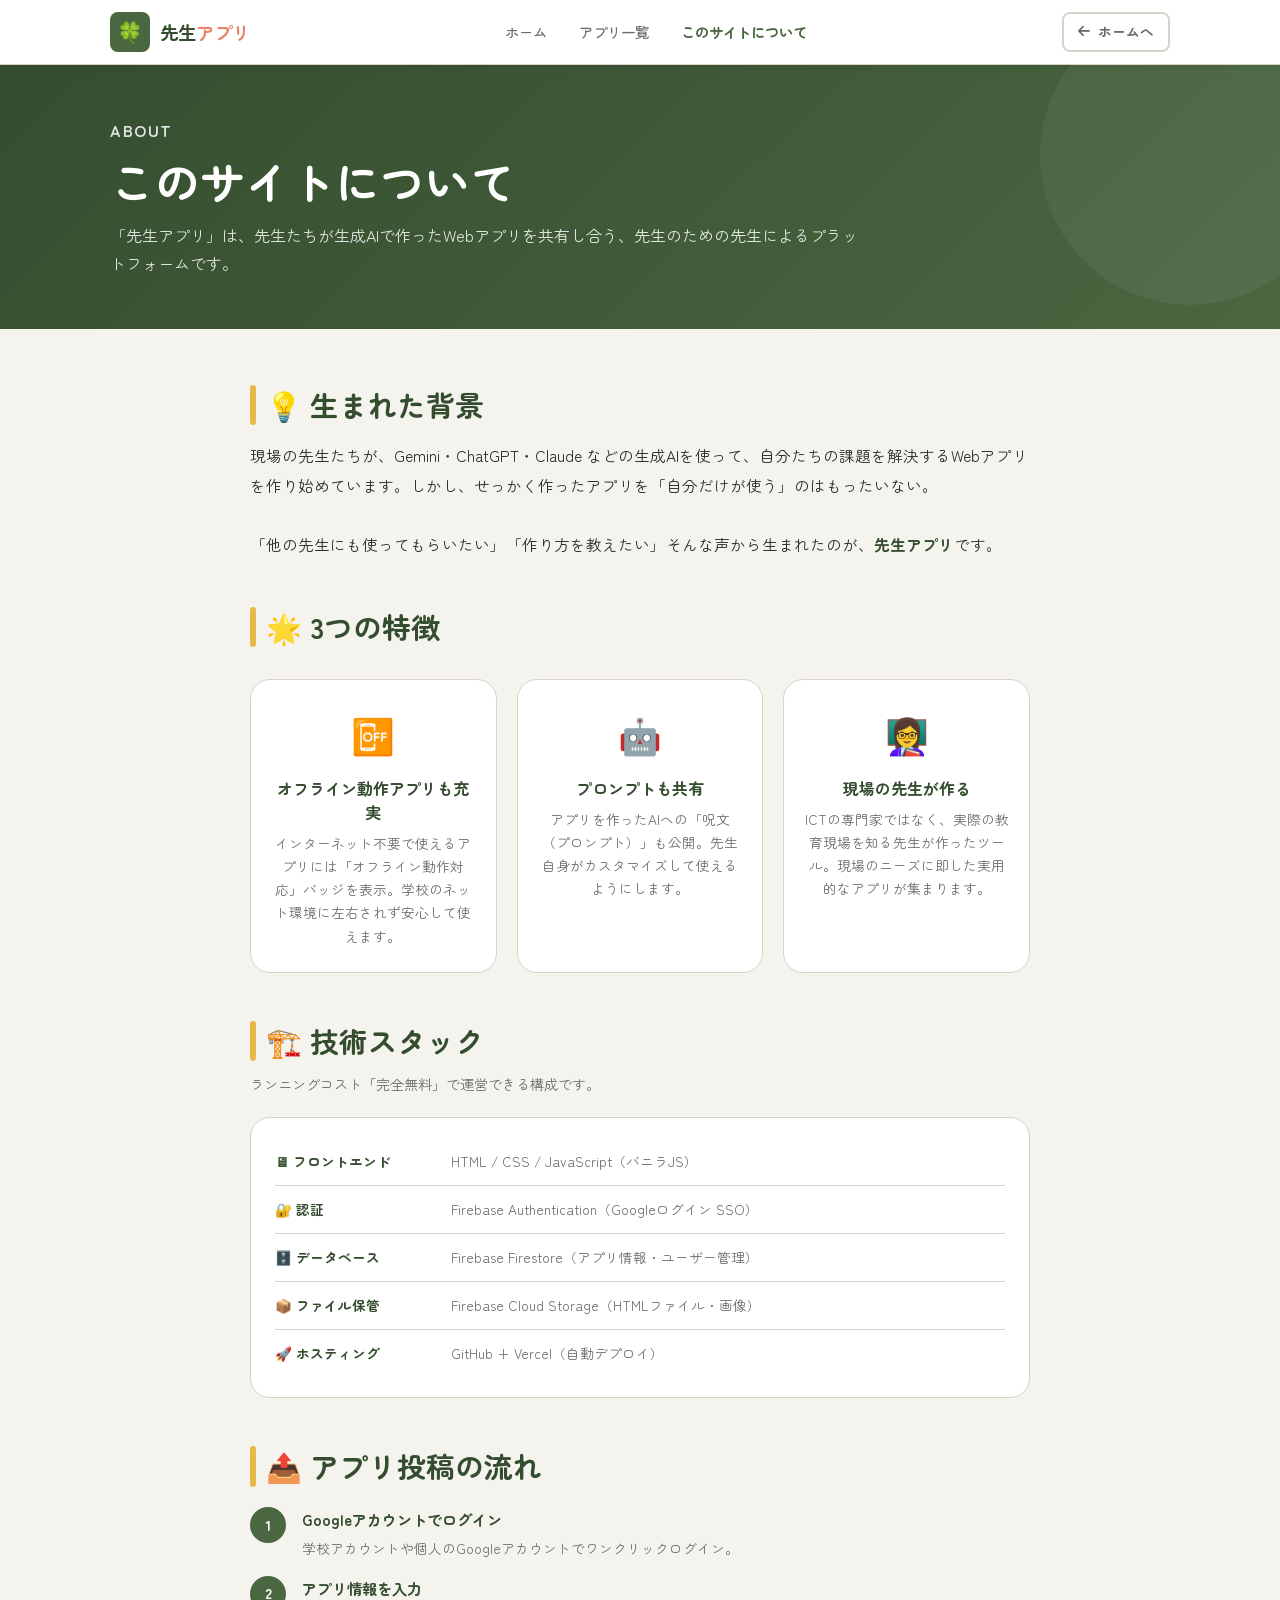
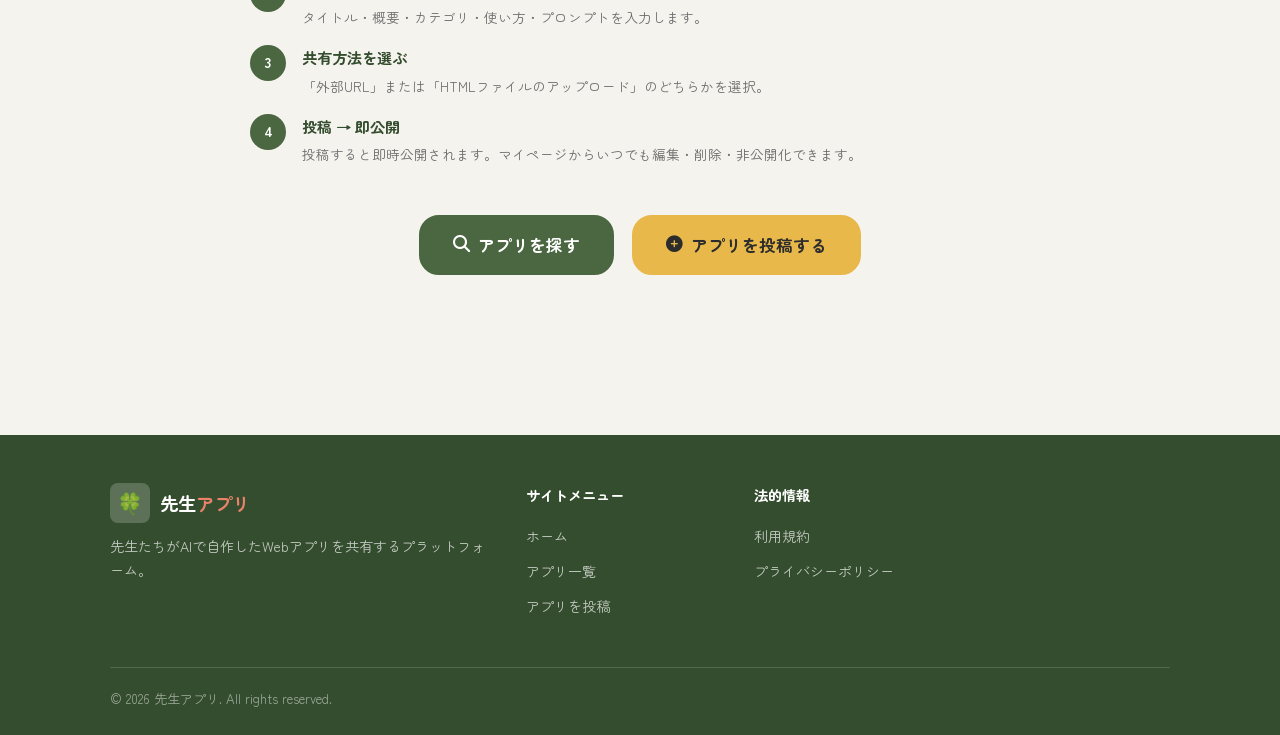
==== about.html @ 4b96d11d "Add files via upload" ====
<!DOCTYPE html>
<html lang="ja">
<head>
  <meta charset="UTF-8">
  <meta name="viewport" content="width=device-width, initial-scale=1.0">
  <title>このサイトについて - 先生アプリ</title>
  <link rel="preconnect" href="https://fonts.googleapis.com">
  <link href="https://fonts.googleapis.com/css2?family=Zen+Maru+Gothic:wght@400;500;700&family=Noto+Sans+JP:wght@400;500;700&display=swap" rel="stylesheet">
  <link rel="stylesheet" href="https://cdn.jsdelivr.net/npm/@fortawesome/fontawesome-free@6.5.0/css/all.min.css">
  <link rel="stylesheet" href="css/style.css">
  <style>
    .about-hero-inner { max-width: 760px; }
    .about-content { max-width: 820px; margin: 0 auto; padding: 56px 20px 80px; }
    .feature-grid { display: grid; grid-template-columns: repeat(auto-fill, minmax(240px, 1fr)); gap: 20px; margin: 32px 0; }
    .feature-card { background: var(--surface); border: 1.5px solid var(--border); border-radius: var(--radius-lg); padding: 24px 20px; text-align: center; }
    .feature-card__icon { font-size: 2.2rem; display: block; margin-bottom: 12px; }
    .feature-card h3 { font-size: 1rem; color: var(--moss-dark); margin-bottom: 8px; }
    .feature-card p { font-size: 0.85rem; color: var(--text-sub); line-height: 1.7; }
    .stack-row { display: flex; align-items: center; gap: 16px; padding: 12px 0; border-bottom: 1px solid var(--border); }
    .stack-row:last-child { border-bottom: none; }
    .stack-label { font-size: 0.85rem; font-weight: 700; color: var(--moss-dark); min-width: 160px; }
    .stack-desc { font-size: 0.85rem; color: var(--text-sub); }
    .flow-steps { display: flex; flex-direction: column; gap: 16px; margin: 20px 0; }
    .flow-step { display: flex; gap: 16px; align-items: flex-start; }
    .flow-step__num {
      width: 36px; height: 36px; border-radius: 50%; background: var(--moss); color: #fff;
      display: flex; align-items: center; justify-content: center;
      font-weight: 700; font-size: 0.9rem; flex-shrink: 0;
    }
    .flow-step__body h4 { font-size: 0.95rem; color: var(--moss-dark); margin-bottom: 4px; }
    .flow-step__body p  { font-size: 0.85rem; color: var(--text-sub); line-height: 1.7; }
  </style>
</head>
<body>

<a href="#main-content" class="skip-link">メインコンテンツへスキップ</a>

<header class="site-header">
  <div class="container">
    <a href="/" class="site-logo">
      <div class="site-logo__icon">🍀</div>
      <div class="site-logo__text">先生<span>アプリ</span></div>
    </a>
    <nav class="site-nav">
      <a href="/">ホーム</a>
      <a href="apps.html">アプリ一覧</a>
      <a href="about.html" style="color:var(--moss);font-weight:700;">このサイトについて</a>
    </nav>
    <div class="header-actions">
      <a href="/" class="btn btn--ghost btn--sm"><i class="fa fa-arrow-left"></i> ホームへ</a>
    </div>
  </div>
</header>

<div class="page-hero">
  <div class="container">
    <div class="about-hero-inner">
      <p class="page-hero__label">ABOUT</p>
      <h1>このサイトについて</h1>
      <p>「先生アプリ」は、先生たちが生成AIで作ったWebアプリを共有し合う、先生のための先生によるプラットフォームです。</p>
    </div>
  </div>
</div>

<main id="main-content">
  <div class="about-content">

    <section style="margin-bottom:48px;">
      <h2 class="section-title">💡 生まれた背景</h2>
      <p style="font-size:0.97rem;line-height:1.9;margin-top:16px;color:var(--text-main);">
        現場の先生たちが、Gemini・ChatGPT・Claude などの生成AIを使って、自分たちの課題を解決するWebアプリを作り始めています。しかし、せっかく作ったアプリを「自分だけが使う」のはもったいない。<br><br>
        「他の先生にも使ってもらいたい」「作り方を教えたい」そんな声から生まれたのが、<strong style="color:var(--moss-dark);">先生アプリ</strong>です。
      </p>
    </section>

    <section style="margin-bottom:48px;">
      <h2 class="section-title">🌟 3つの特徴</h2>
      <div class="feature-grid">
        <div class="feature-card">
          <span class="feature-card__icon">📴</span>
          <h3>オフライン動作アプリも充実</h3>
          <p>インターネット不要で使えるアプリには「オフライン動作対応」バッジを表示。学校のネット環境に左右されず安心して使えます。</p>
        </div>
        <div class="feature-card">
          <span class="feature-card__icon">🤖</span>
          <h3>プロンプトも共有</h3>
          <p>アプリを作ったAIへの「呪文（プロンプト）」も公開。先生自身がカスタマイズして使えるようにします。</p>
        </div>
        <div class="feature-card">
          <span class="feature-card__icon">👩‍🏫</span>
          <h3>現場の先生が作る</h3>
          <p>ICTの専門家ではなく、実際の教育現場を知る先生が作ったツール。現場のニーズに即した実用的なアプリが集まります。</p>
        </div>
      </div>
    </section>

    <section style="margin-bottom:48px;">
      <h2 class="section-title">🏗️ 技術スタック</h2>
      <p style="font-size:0.88rem;color:var(--text-sub);margin:12px 0 20px;">ランニングコスト「完全無料」で運営できる構成です。</p>
      <div style="background:var(--surface);border:1.5px solid var(--border);border-radius:var(--radius-lg);padding:20px 24px;">
        <div class="stack-row">
          <span class="stack-label">🖥 フロントエンド</span>
          <span class="stack-desc">HTML / CSS / JavaScript（バニラJS）</span>
        </div>
        <div class="stack-row">
          <span class="stack-label">🔐 認証</span>
          <span class="stack-desc">Firebase Authentication（Googleログイン SSO）</span>
        </div>
        <div class="stack-row">
          <span class="stack-label">🗄️ データベース</span>
          <span class="stack-desc">Firebase Firestore（アプリ情報・ユーザー管理）</span>
        </div>
        <div class="stack-row">
          <span class="stack-label">📦 ファイル保管</span>
          <span class="stack-desc">Firebase Cloud Storage（HTMLファイル・画像）</span>
        </div>
        <div class="stack-row">
          <span class="stack-label">🚀 ホスティング</span>
          <span class="stack-desc">GitHub + Vercel（自動デプロイ）</span>
        </div>
      </div>
    </section>

    <section style="margin-bottom:48px;">
      <h2 class="section-title">📤 アプリ投稿の流れ</h2>
      <div class="flow-steps">
        <div class="flow-step">
          <div class="flow-step__num">1</div>
          <div class="flow-step__body">
            <h4>Googleアカウントでログイン</h4>
            <p>学校アカウントや個人のGoogleアカウントでワンクリックログイン。</p>
          </div>
        </div>
        <div class="flow-step">
          <div class="flow-step__num">2</div>
          <div class="flow-step__body">
            <h4>アプリ情報を入力</h4>
            <p>タイトル・概要・カテゴリ・使い方・プロンプトを入力します。</p>
          </div>
        </div>
        <div class="flow-step">
          <div class="flow-step__num">3</div>
          <div class="flow-step__body">
            <h4>共有方法を選ぶ</h4>
            <p>「外部URL」または「HTMLファイルのアップロード」のどちらかを選択。</p>
          </div>
        </div>
        <div class="flow-step">
          <div class="flow-step__num">4</div>
          <div class="flow-step__body">
            <h4>投稿 → 即公開</h4>
            <p>投稿すると即時公開されます。マイページからいつでも編集・削除・非公開化できます。</p>
          </div>
        </div>
      </div>
    </section>

    <div style="text-align:center;">
      <a href="apps.html" class="btn btn--primary btn--lg"><i class="fa fa-magnifying-glass"></i> アプリを探す</a>
      <a href="submit.html" class="btn btn--mustard btn--lg" style="margin-left:14px;"><i class="fa fa-plus-circle"></i> アプリを投稿する</a>
    </div>
  </div>
</main>

<footer class="site-footer">
  <div class="container">
    <div class="footer-grid">
      <div class="footer-brand">
        <a href="/" class="site-logo">
          <div class="site-logo__icon" style="background:rgba(255,255,255,0.2);">🍀</div>
          <div class="site-logo__text">先生<span style="color:var(--salmon);">アプリ</span></div>
        </a>
        <p>先生たちがAIで自作したWebアプリを共有するプラットフォーム。</p>
      </div>
      <div class="footer-col">
        <h4>サイトメニュー</h4>
        <ul>
          <li><a href="/">ホーム</a></li>
          <li><a href="apps.html">アプリ一覧</a></li>
          <li><a href="submit.html">アプリを投稿</a></li>
        </ul>
      </div>
      <div class="footer-col">
        <h4>法的情報</h4>
        <ul>
          <li><a href="terms.html">利用規約</a></li>
          <li><a href="privacy.html">プライバシーポリシー</a></li>
        </ul>
      </div>
    </div>
    <div class="footer-bottom">
      <p>© 2026 先生アプリ. All rights reserved.</p>
    </div>
  </div>
</footer>
</body>
</html>
---- css/style.css ----
/* =============================================
   先生アプリ - グローバルスタイル
   カラーパレット：オフホワイト・モスグリーン・マスタードイエロー・サーモンピンク
   ============================================= */

/* --- CSS変数 --- */
:root {
  --bg:           #F5F3EE;   /* オフホワイト（紙色） */
  --surface:      #FFFFFF;
  --surface-2:    #EDEAE2;
  --moss:         #4A6741;   /* モスグリーン（黒板色） */
  --moss-light:   #6A8F60;
  --moss-dark:    #354D2F;
  --mustard:      #E8B84B;   /* マスタードイエロー */
  --mustard-light:#F5D27A;
  --salmon:       #E8836A;   /* サーモンピンク */
  --salmon-light: #F5A894;
  --text-main:    #2C2C2C;
  --text-sub:     #6B6B6B;
  --text-light:   #9A9A9A;
  --border:       #D8D3C8;
  --border-dark:  #B8B0A0;
  --shadow-sm:    0 2px 8px rgba(0,0,0,0.08);
  --shadow-md:    0 4px 20px rgba(0,0,0,0.12);
  --shadow-lg:    0 8px 40px rgba(0,0,0,0.16);
  --radius-sm:    8px;
  --radius-md:    14px;
  --radius-lg:    20px;
  --radius-xl:    28px;
  --font:         'Zen Maru Gothic', 'Noto Sans JP', 'M PLUS Rounded 1c', sans-serif;
  --transition:   0.2s ease;
}

/* --- スキップリンク（アクセシビリティ） --- */
.skip-link {
  position: absolute;
  top: -100px;
  left: 16px;
  z-index: 9999;
  background: var(--moss-dark);
  color: #fff;
  padding: 10px 20px;
  border-radius: 0 0 var(--radius-md) var(--radius-md);
  font-size: 0.9rem;
  font-weight: 700;
  text-decoration: none;
  transition: top 0.2s ease;
}
.skip-link:focus { top: 0; }

/* --- リセット & ベース --- */
*, *::before, *::after { box-sizing: border-box; margin: 0; padding: 0; }

html { scroll-behavior: smooth; font-size: 16px; }

body {
  font-family: var(--font);
  background-color: var(--bg);
  color: var(--text-main);
  line-height: 1.7;
  min-height: 100vh;
}

a { color: inherit; text-decoration: none; }
img { max-width: 100%; display: block; }
ul, ol { list-style: none; }
button { cursor: pointer; font-family: var(--font); }
input, textarea, select { font-family: var(--font); }

/* --- タイポグラフィ --- */
h1 { font-size: clamp(1.8rem, 4vw, 2.8rem); font-weight: 700; line-height: 1.3; }
h2 { font-size: clamp(1.3rem, 2.5vw, 1.9rem); font-weight: 700; line-height: 1.4; }
h3 { font-size: clamp(1.1rem, 2vw, 1.4rem); font-weight: 600; line-height: 1.5; }
h4 { font-size: 1.1rem; font-weight: 600; }
p  { font-size: 0.97rem; }

/* =============================================
   共通コンポーネント
   ============================================= */

/* --- コンテナ --- */
.container {
  max-width: 1100px;
  margin: 0 auto;
  padding: 0 20px;
}
.container--wide { max-width: 1300px; }
.container--narrow { max-width: 760px; }

/* --- セクション共通 --- */
.section { padding: 64px 0; }
.section-title {
  font-size: clamp(1.3rem, 2.5vw, 1.8rem);
  font-weight: 700;
  color: var(--moss-dark);
  margin-bottom: 8px;
  display: flex;
  align-items: center;
  gap: 10px;
}
.section-title::before {
  content: '';
  display: inline-block;
  width: 6px;
  height: 1.4em;
  background: var(--mustard);
  border-radius: 4px;
  flex-shrink: 0;
}
.section-subtitle {
  font-size: 0.9rem;
  color: var(--text-sub);
  margin-bottom: 32px;
}

/* --- ボタン --- */
.btn {
  display: inline-flex;
  align-items: center;
  justify-content: center;
  gap: 8px;
  padding: 10px 22px;
  border-radius: var(--radius-md);
  font-size: 0.95rem;
  font-weight: 600;
  border: 2px solid transparent;
  transition: all var(--transition);
  white-space: nowrap;
  text-decoration: none;
}
.btn--primary {
  background: var(--moss);
  color: #fff;
  border-color: var(--moss);
}
.btn--primary:hover {
  background: var(--moss-dark);
  border-color: var(--moss-dark);
  transform: translateY(-1px);
  box-shadow: var(--shadow-md);
}
.btn--secondary {
  background: transparent;
  color: var(--moss);
  border-color: var(--moss);
}
.btn--secondary:hover {
  background: var(--moss);
  color: #fff;
  transform: translateY(-1px);
}
.btn--mustard {
  background: var(--mustard);
  color: var(--text-main);
  border-color: var(--mustard);
}
.btn--mustard:hover {
  background: #d4a63a;
  border-color: #d4a63a;
  transform: translateY(-1px);
  box-shadow: var(--shadow-md);
}
.btn--salmon {
  background: var(--salmon);
  color: #fff;
  border-color: var(--salmon);
}
.btn--salmon:hover {
  background: #d4704f;
  border-color: #d4704f;
  transform: translateY(-1px);
}
.btn--ghost {
  background: transparent;
  color: var(--text-sub);
  border-color: var(--border);
}
.btn--ghost:hover {
  border-color: var(--moss);
  color: var(--moss);
}
.btn--sm { padding: 6px 14px; font-size: 0.85rem; border-radius: var(--radius-sm); }
.btn--lg { padding: 14px 32px; font-size: 1.05rem; border-radius: var(--radius-lg); }
.btn--full { width: 100%; }
.btn:disabled { opacity: 0.5; cursor: not-allowed; transform: none !important; }

/* --- バッジ --- */
.badge {
  display: inline-flex;
  align-items: center;
  gap: 4px;
  padding: 3px 10px;
  border-radius: 100px;
  font-size: 0.78rem;
  font-weight: 600;
  white-space: nowrap;
}
.badge--moss    { background: #DCE8D8; color: var(--moss-dark); }
.badge--mustard { background: #FBF0CE; color: #8A6E00; }
.badge--salmon  { background: #FDDDD6; color: #9D4030; }
.badge--gray    { background: var(--surface-2); color: var(--text-sub); }
.badge--green   { background: #DCFCE7; color: #166534; }
.badge--offline {
  background: #E8F0E4;
  color: var(--moss-dark);
  border: 1px solid var(--moss-light);
  font-weight: 700;
}

/* --- タグ --- */
.tag {
  display: inline-flex;
  align-items: center;
  padding: 4px 12px;
  border-radius: 100px;
  font-size: 0.82rem;
  font-weight: 500;
  background: var(--surface-2);
  color: var(--text-sub);
  border: 1.5px solid var(--border);
  transition: all var(--transition);
  cursor: pointer;
  white-space: nowrap;
}
.tag:hover, .tag.active {
  background: var(--moss);
  color: #fff;
  border-color: var(--moss);
}
/* オフラインフィルタータグ専用スタイル */
.tag--offline {
  background: #E8F0E4;
  border-color: var(--moss);
  color: var(--moss-dark);
  font-weight: 600;
}
.tag--offline:hover, .tag--offline.active {
  background: var(--moss);
  color: #fff;
  border-color: var(--moss-dark);
}

/* --- カード --- */
.card {
  background: var(--surface);
  border-radius: var(--radius-lg);
  border: 1.5px solid var(--border);
  overflow: hidden;
  transition: all var(--transition);
  box-shadow: var(--shadow-sm);
}
.card:hover {
  transform: translateY(-4px);
  box-shadow: var(--shadow-md);
  border-color: var(--border-dark);
}

/* --- フォーム共通 --- */
.form-group { margin-bottom: 20px; }
.form-label {
  display: block;
  font-size: 0.9rem;
  font-weight: 600;
  color: var(--text-main);
  margin-bottom: 6px;
}
.form-label .required {
  color: var(--salmon);
  margin-left: 4px;
  font-size: 0.8rem;
}
.form-input, .form-textarea, .form-select {
  width: 100%;
  padding: 11px 14px;
  border: 1.5px solid var(--border);
  border-radius: var(--radius-sm);
  font-size: 0.95rem;
  color: var(--text-main);
  background: var(--surface);
  transition: border-color var(--transition), box-shadow var(--transition);
  outline: none;
}
.form-input:focus, .form-textarea:focus, .form-select:focus {
  border-color: var(--moss);
  box-shadow: 0 0 0 3px rgba(74,103,65,0.15);
}
.form-textarea { resize: vertical; min-height: 100px; }
.form-hint {
  font-size: 0.8rem;
  color: var(--text-light);
  margin-top: 4px;
}
.form-error {
  font-size: 0.8rem;
  color: var(--salmon);
  margin-top: 4px;
}

/* --- アラート・通知 --- */
.alert {
  padding: 12px 16px;
  border-radius: var(--radius-sm);
  font-size: 0.9rem;
  display: flex;
  align-items: flex-start;
  gap: 10px;
  margin-bottom: 16px;
}
.alert--info    { background: #E8F0FE; color: #1A56DB; border-left: 4px solid #1A56DB; }
.alert--success { background: #DCFCE7; color: #166534; border-left: 4px solid #16A34A; }
.alert--warning { background: #FEF9C3; color: #854D0E; border-left: 4px solid #CA8A04; }
.alert--danger  { background: #FEE2E2; color: #991B1B; border-left: 4px solid #DC2626; }

/* --- ナビゲーション --- */
.site-header {
  background: var(--surface);
  border-bottom: 1.5px solid var(--border);
  position: sticky;
  top: 0;
  z-index: 100;
  box-shadow: var(--shadow-sm);
}
.site-header .container {
  display: flex;
  align-items: center;
  justify-content: space-between;
  height: 64px;
  gap: 16px;
}
.site-logo {
  display: flex;
  align-items: center;
  gap: 10px;
  text-decoration: none;
  flex-shrink: 0;
}
.site-logo__icon {
  width: 40px;
  height: 40px;
  background: var(--moss);
  border-radius: var(--radius-sm);
  display: flex;
  align-items: center;
  justify-content: center;
  font-size: 1.3rem;
}
.site-logo__text {
  font-size: 1.15rem;
  font-weight: 700;
  color: var(--moss-dark);
  line-height: 1.2;
}
.site-logo__text span { color: var(--salmon); }

.site-nav {
  display: flex;
  align-items: center;
  gap: 4px;
}
.site-nav a {
  padding: 6px 14px;
  border-radius: var(--radius-sm);
  font-size: 0.9rem;
  font-weight: 500;
  color: var(--text-sub);
  transition: all var(--transition);
}
.site-nav a:hover {
  background: var(--surface-2);
  color: var(--moss);
}

.header-actions {
  display: flex;
  align-items: center;
  gap: 10px;
  flex-shrink: 0;
}

/* ユーザーアバター */
.user-avatar {
  width: 38px;
  height: 38px;
  border-radius: 50%;
  background: var(--moss);
  color: #fff;
  display: flex;
  align-items: center;
  justify-content: center;
  font-size: 0.9rem;
  font-weight: 700;
  overflow: hidden;
  cursor: pointer;
  border: 2px solid var(--border);
  transition: border-color var(--transition);
}
.user-avatar:hover { border-color: var(--moss); }
.user-avatar img { width: 100%; height: 100%; object-fit: cover; }

/* ドロップダウン */
.dropdown { position: relative; }
.dropdown-menu {
  position: absolute;
  right: 0;
  top: calc(100% + 8px);
  background: var(--surface);
  border: 1.5px solid var(--border);
  border-radius: var(--radius-md);
  box-shadow: var(--shadow-md);
  min-width: 200px;
  z-index: 200;
  overflow: hidden;
  display: none;
}
.dropdown-menu.open { display: block; }
.dropdown-menu a, .dropdown-menu button {
  display: flex;
  align-items: center;
  gap: 10px;
  padding: 10px 16px;
  font-size: 0.9rem;
  color: var(--text-main);
  background: none;
  border: none;
  width: 100%;
  text-align: left;
  transition: background var(--transition);
}
.dropdown-menu a:hover, .dropdown-menu button:hover {
  background: var(--surface-2);
  color: var(--moss);
}
.dropdown-menu hr {
  border: none;
  border-top: 1px solid var(--border);
  margin: 4px 0;
}

/* ハンバーガー */
.hamburger {
  display: none;
  flex-direction: column;
  gap: 5px;
  background: none;
  border: none;
  padding: 4px;
  cursor: pointer;
}
.hamburger span {
  display: block;
  width: 24px;
  height: 2.5px;
  background: var(--text-main);
  border-radius: 2px;
  transition: all var(--transition);
}

/* モバイルメニュー */
.mobile-menu {
  display: none;
  background: var(--surface);
  border-top: 1px solid var(--border);
  padding: 16px 20px;
}
.mobile-menu.open { display: block; }
.mobile-menu a {
  display: flex;
  align-items: center;
  gap: 10px;
  padding: 10px 0;
  font-size: 0.95rem;
  color: var(--text-main);
  border-bottom: 1px solid var(--border);
}
.mobile-menu a:last-child { border-bottom: none; }

/* --- フッター --- */
.site-footer {
  background: var(--moss-dark);
  color: rgba(255,255,255,0.8);
  padding: 48px 0 24px;
  margin-top: 80px;
}
.footer-grid {
  display: grid;
  grid-template-columns: 2fr 1fr 1fr 1fr;
  gap: 40px;
  margin-bottom: 40px;
}
.footer-brand .site-logo__text { color: #fff; }
.footer-brand p {
  font-size: 0.88rem;
  margin-top: 12px;
  line-height: 1.7;
  color: rgba(255,255,255,0.7);
}
.footer-col h4 {
  font-size: 0.9rem;
  font-weight: 700;
  color: #fff;
  margin-bottom: 14px;
}
.footer-col ul li { margin-bottom: 8px; }
.footer-col ul li a {
  font-size: 0.88rem;
  color: rgba(255,255,255,0.7);
  transition: color var(--transition);
}
.footer-col ul li a:hover { color: var(--mustard); }
.footer-bottom {
  border-top: 1px solid rgba(255,255,255,0.15);
  padding-top: 20px;
  display: flex;
  align-items: center;
  justify-content: space-between;
  flex-wrap: wrap;
  gap: 12px;
}
.footer-bottom p { font-size: 0.82rem; color: rgba(255,255,255,0.5); }

/* --- ページヒーロー（共通） --- */
.page-hero {
  background: linear-gradient(135deg, var(--moss-dark) 0%, var(--moss) 100%);
  color: #fff;
  padding: 52px 0;
  position: relative;
  overflow: hidden;
}
.page-hero::after {
  content: '';
  position: absolute;
  right: -60px;
  top: -60px;
  width: 300px;
  height: 300px;
  background: rgba(255,255,255,0.05);
  border-radius: 50%;
}
.page-hero__label {
  font-size: 0.82rem;
  font-weight: 600;
  letter-spacing: 0.1em;
  text-transform: uppercase;
  color: var(--mustard);
  margin-bottom: 8px;
}
.page-hero h1 { color: #fff; margin-bottom: 12px; }
.page-hero p { color: rgba(255,255,255,0.85); font-size: 1rem; }

/* --- モーダル --- */
.modal-overlay {
  position: fixed;
  inset: 0;
  background: rgba(0,0,0,0.5);
  z-index: 300;
  display: flex;
  align-items: center;
  justify-content: center;
  padding: 20px;
  opacity: 0;
  pointer-events: none;
  transition: opacity var(--transition);
}
.modal-overlay.open {
  opacity: 1;
  pointer-events: all;
}
.modal {
  background: var(--surface);
  border-radius: var(--radius-xl);
  max-width: 480px;
  width: 100%;
  padding: 36px;
  transform: scale(0.95) translateY(10px);
  transition: transform var(--transition);
  position: relative;
}
.modal-overlay.open .modal {
  transform: scale(1) translateY(0);
}
.modal__close {
  position: absolute;
  top: 16px;
  right: 16px;
  background: var(--surface-2);
  border: none;
  border-radius: 50%;
  width: 32px;
  height: 32px;
  display: flex;
  align-items: center;
  justify-content: center;
  font-size: 1rem;
  color: var(--text-sub);
  transition: all var(--transition);
}
.modal__close:hover { background: var(--border); color: var(--text-main); }

/* --- ローディング --- */
.loading-spinner {
  display: inline-block;
  width: 24px;
  height: 24px;
  border: 3px solid var(--border);
  border-top-color: var(--moss);
  border-radius: 50%;
  animation: spin 0.7s linear infinite;
}
@keyframes spin { to { transform: rotate(360deg); } }

.skeleton {
  background: linear-gradient(90deg, var(--surface-2) 25%, var(--border) 50%, var(--surface-2) 75%);
  background-size: 200% 100%;
  animation: shimmer 1.4s infinite;
  border-radius: var(--radius-sm);
}
@keyframes shimmer { to { background-position: -200% 0; } }

/* --- ページネーション --- */
.pagination {
  display: flex;
  align-items: center;
  justify-content: center;
  gap: 6px;
  margin-top: 40px;
}
.pagination button {
  min-width: 38px;
  height: 38px;
  padding: 0 14px;
  border-radius: var(--radius-sm);
  border: 1.5px solid var(--border);
  background: var(--surface);
  color: var(--text-sub);
  font-size: 0.9rem;
  font-weight: 600;
  transition: all var(--transition);
  white-space: nowrap;
}
.pagination button:hover,
.pagination button.active {
  background: var(--moss);
  border-color: var(--moss);
  color: #fff;
}

/* --- トースト通知 --- */
#toast-container {
  position: fixed;
  bottom: 24px;
  right: 24px;
  z-index: 500;
  display: flex;
  flex-direction: column;
  gap: 10px;
}
.toast {
  background: var(--moss-dark);
  color: #fff;
  padding: 12px 20px;
  border-radius: var(--radius-md);
  font-size: 0.9rem;
  font-weight: 500;
  box-shadow: var(--shadow-lg);
  animation: toastIn 0.3s ease, toastOut 0.3s ease 2.7s forwards;
  display: flex;
  align-items: center;
  gap: 10px;
  max-width: 320px;
}
.toast--success { background: #166534; }
.toast--error   { background: #991B1B; }
.toast--warning { background: #854D0E; }
@keyframes toastIn  { from { opacity: 0; transform: translateX(30px); } }
@keyframes toastOut { to   { opacity: 0; transform: translateX(30px); } }

/* --- フォーカスインジケーター（キーボード操作時） --- */
:focus-visible {
  outline: 3px solid var(--moss);
  outline-offset: 3px;
  border-radius: 4px;
}
/* ボタン・リンク類は outline を明確に */
a:focus-visible,
button:focus-visible,
input:focus-visible,
select:focus-visible,
textarea:focus-visible,
[tabindex]:focus-visible {
  outline: 3px solid var(--moss);
  outline-offset: 3px;
}

/* --- ユーティリティ --- */
.text-center  { text-align: center; }
.text-right   { text-align: right; }
.text-moss    { color: var(--moss); }
.text-mustard { color: #8A6E00; }
.text-salmon  { color: var(--salmon); }
.text-sub     { color: var(--text-sub); }
.text-light   { color: var(--text-light); }
.fw-bold      { font-weight: 700; }
.mt-4  { margin-top: 4px; }
.mt-8  { margin-top: 8px; }
.mt-16 { margin-top: 16px; }
.mt-24 { margin-top: 24px; }
.mt-32 { margin-top: 32px; }
.mb-8  { margin-bottom: 8px; }
.mb-16 { margin-bottom: 16px; }
.mb-24 { margin-bottom: 24px; }
.mb-32 { margin-bottom: 32px; }
.gap-8  { gap: 8px; }
.flex   { display: flex; }
.flex-center { display: flex; align-items: center; justify-content: center; }
.flex-between { display: flex; align-items: center; justify-content: space-between; }
.flex-wrap  { flex-wrap: wrap; }
.hidden     { display: none !important; }

/* =============================================
   レスポンシブ
   ============================================= */
@media (max-width: 900px) {
  .footer-grid { grid-template-columns: 1fr 1fr; }
  .site-nav { display: none; }
  .hamburger { display: flex; }
}
@media (max-width: 600px) {
  .footer-grid { grid-template-columns: 1fr; }
  .footer-bottom { flex-direction: column; align-items: flex-start; }
  .container { padding: 0 16px; }
  .section { padding: 40px 0; }
  .modal { padding: 24px 20px; }
}
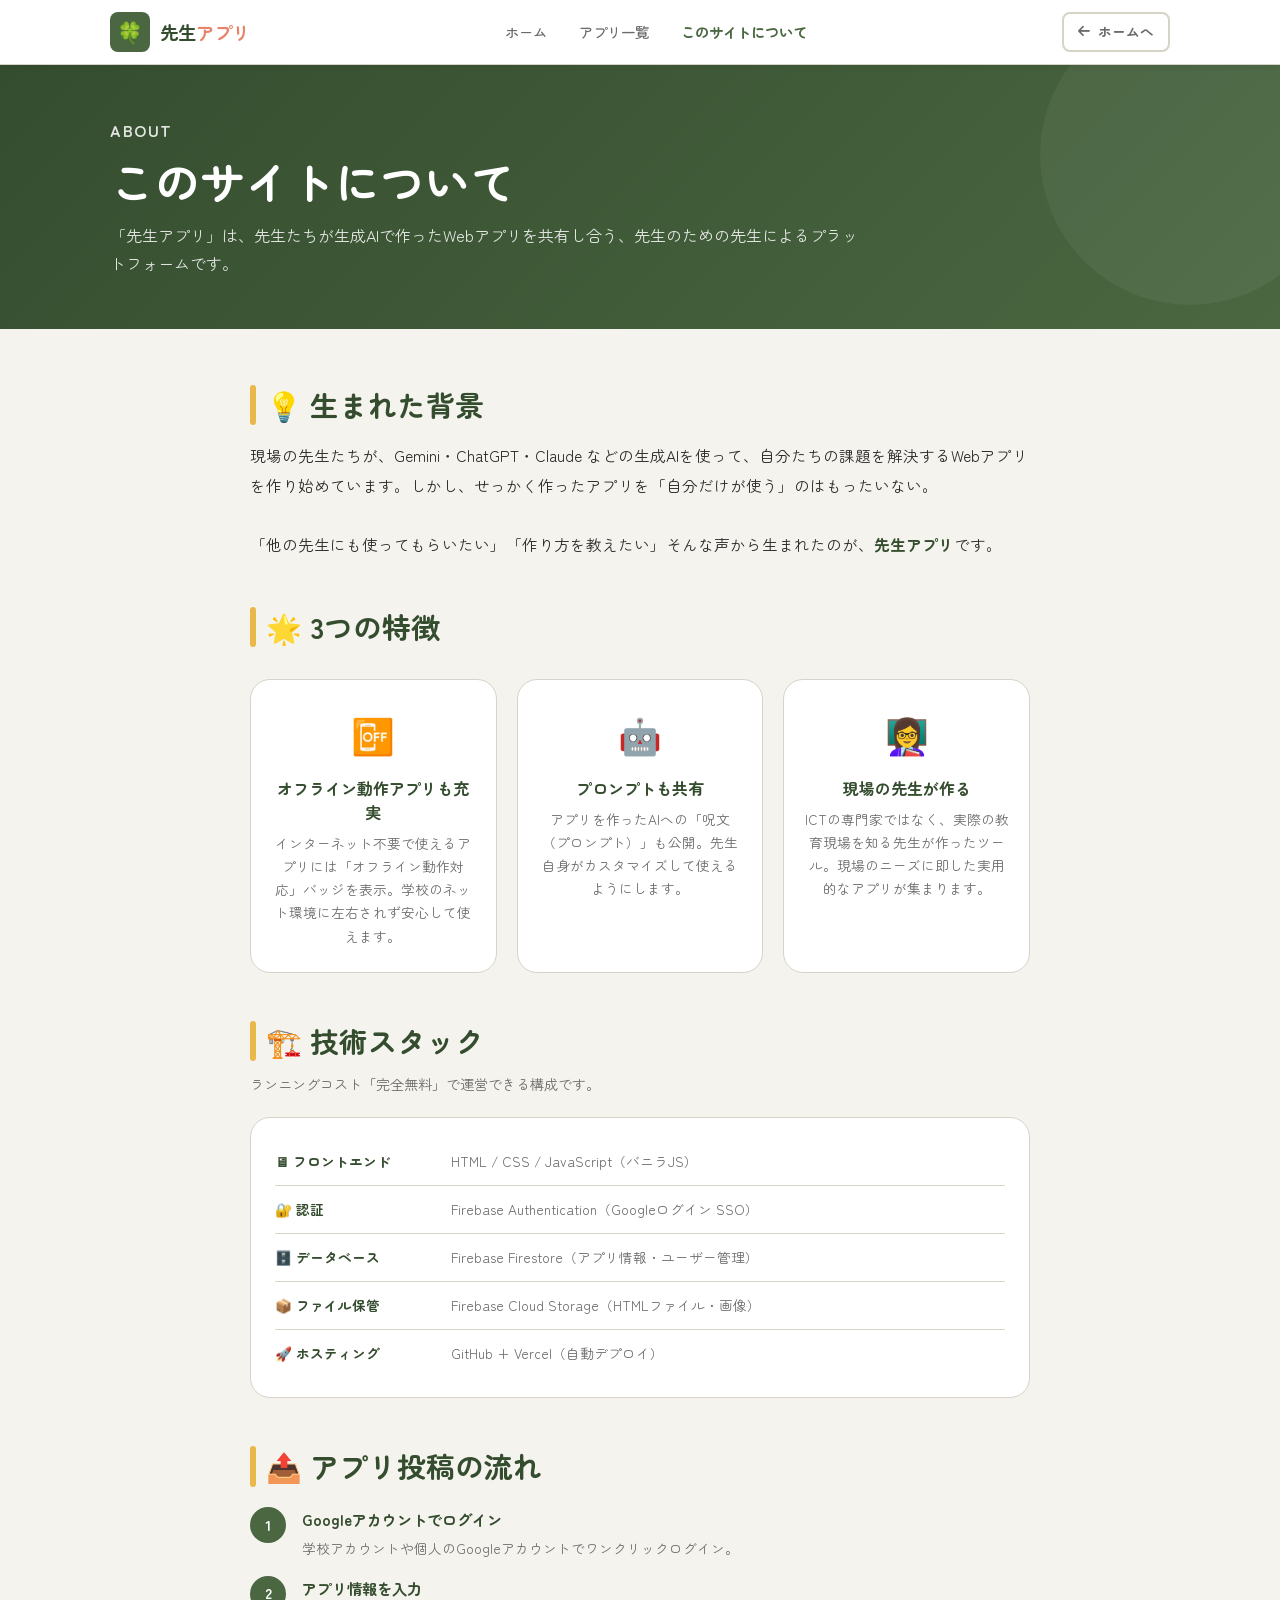
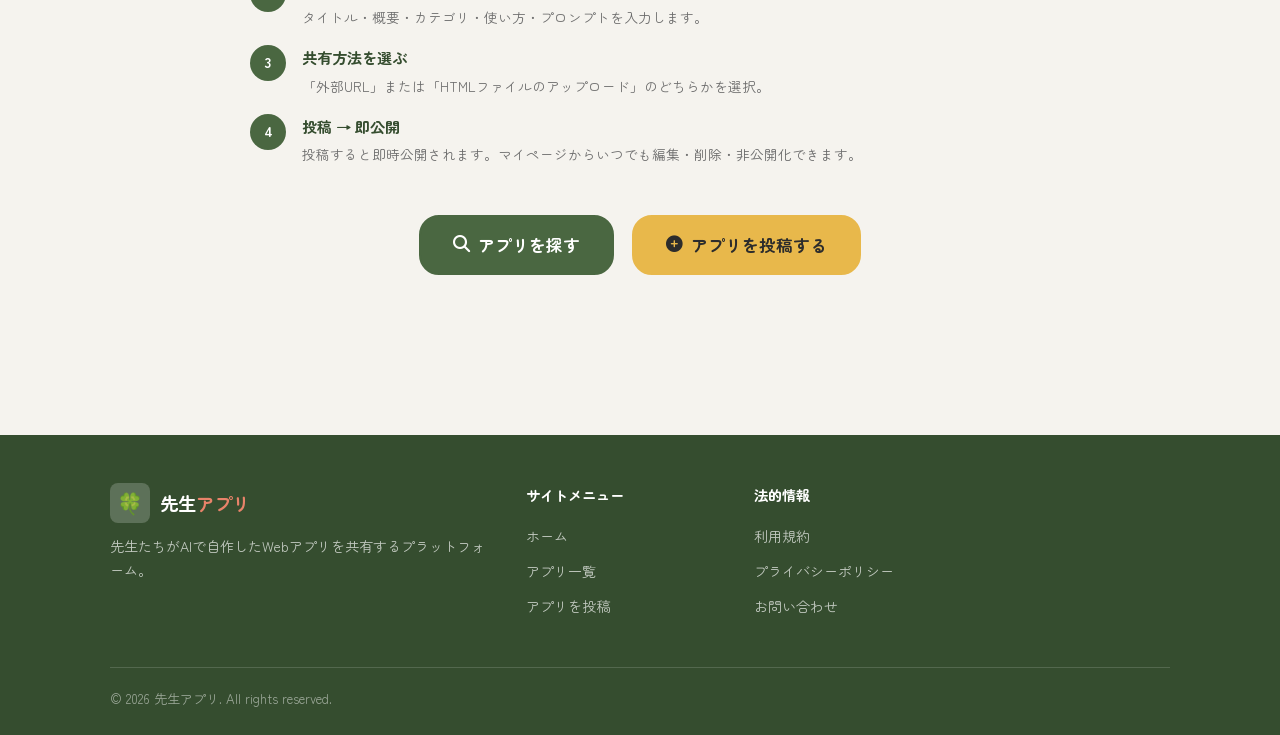
==== commit 964b1547: "Add files via upload" ====
--- a/about.html
+++ b/about.html
@@ -185,6 +185,7 @@
         <ul>
           <li><a href="terms.html">利用規約</a></li>
           <li><a href="privacy.html">プライバシーポリシー</a></li>
+          <li><a href="contact.html">お問い合わせ</a></li>
         </ul>
       </div>
     </div>
--- a/css/style.css
+++ b/css/style.css
@@ -51,7 +51,11 @@
 /* --- リセット & ベース --- */
 *, *::before, *::after { box-sizing: border-box; margin: 0; padding: 0; }
 
-html { scroll-behavior: smooth; font-size: 16px; }
+html {
+  scroll-behavior: smooth;
+  font-size: 16px;
+  overflow-x: hidden; /* 横はみ出し防止 */
+}
 
 body {
   font-family: var(--font);
@@ -59,6 +63,9 @@
   color: var(--text-main);
   line-height: 1.7;
   min-height: 100vh;
+  overflow-x: hidden; /* 横スクロール禁止 */
+  word-break: break-word; /* 長い文字列の折り返し */
+  overflow-wrap: break-word;
 }
 
 a { color: inherit; text-decoration: none; }
@@ -729,5 +736,18 @@
   .footer-bottom { flex-direction: column; align-items: flex-start; }
   .container { padding: 0 16px; }
   .section { padding: 40px 0; }
-  .modal { padding: 24px 20px; }
-}
+  .modal {
+    padding: 20px 16px;
+    max-height: 90vh;
+    overflow-y: auto;
+  }
+}
+
+/* --- テーブルの横スクロールラッパー --- */
+.table-scroll {
+  overflow-x: auto;
+  -webkit-overflow-scrolling: touch;
+  border-radius: var(--radius-md);
+}
+.table-scroll::-webkit-scrollbar { height: 4px; }
+.table-scroll::-webkit-scrollbar-thumb { background: var(--border); border-radius: 4px; }
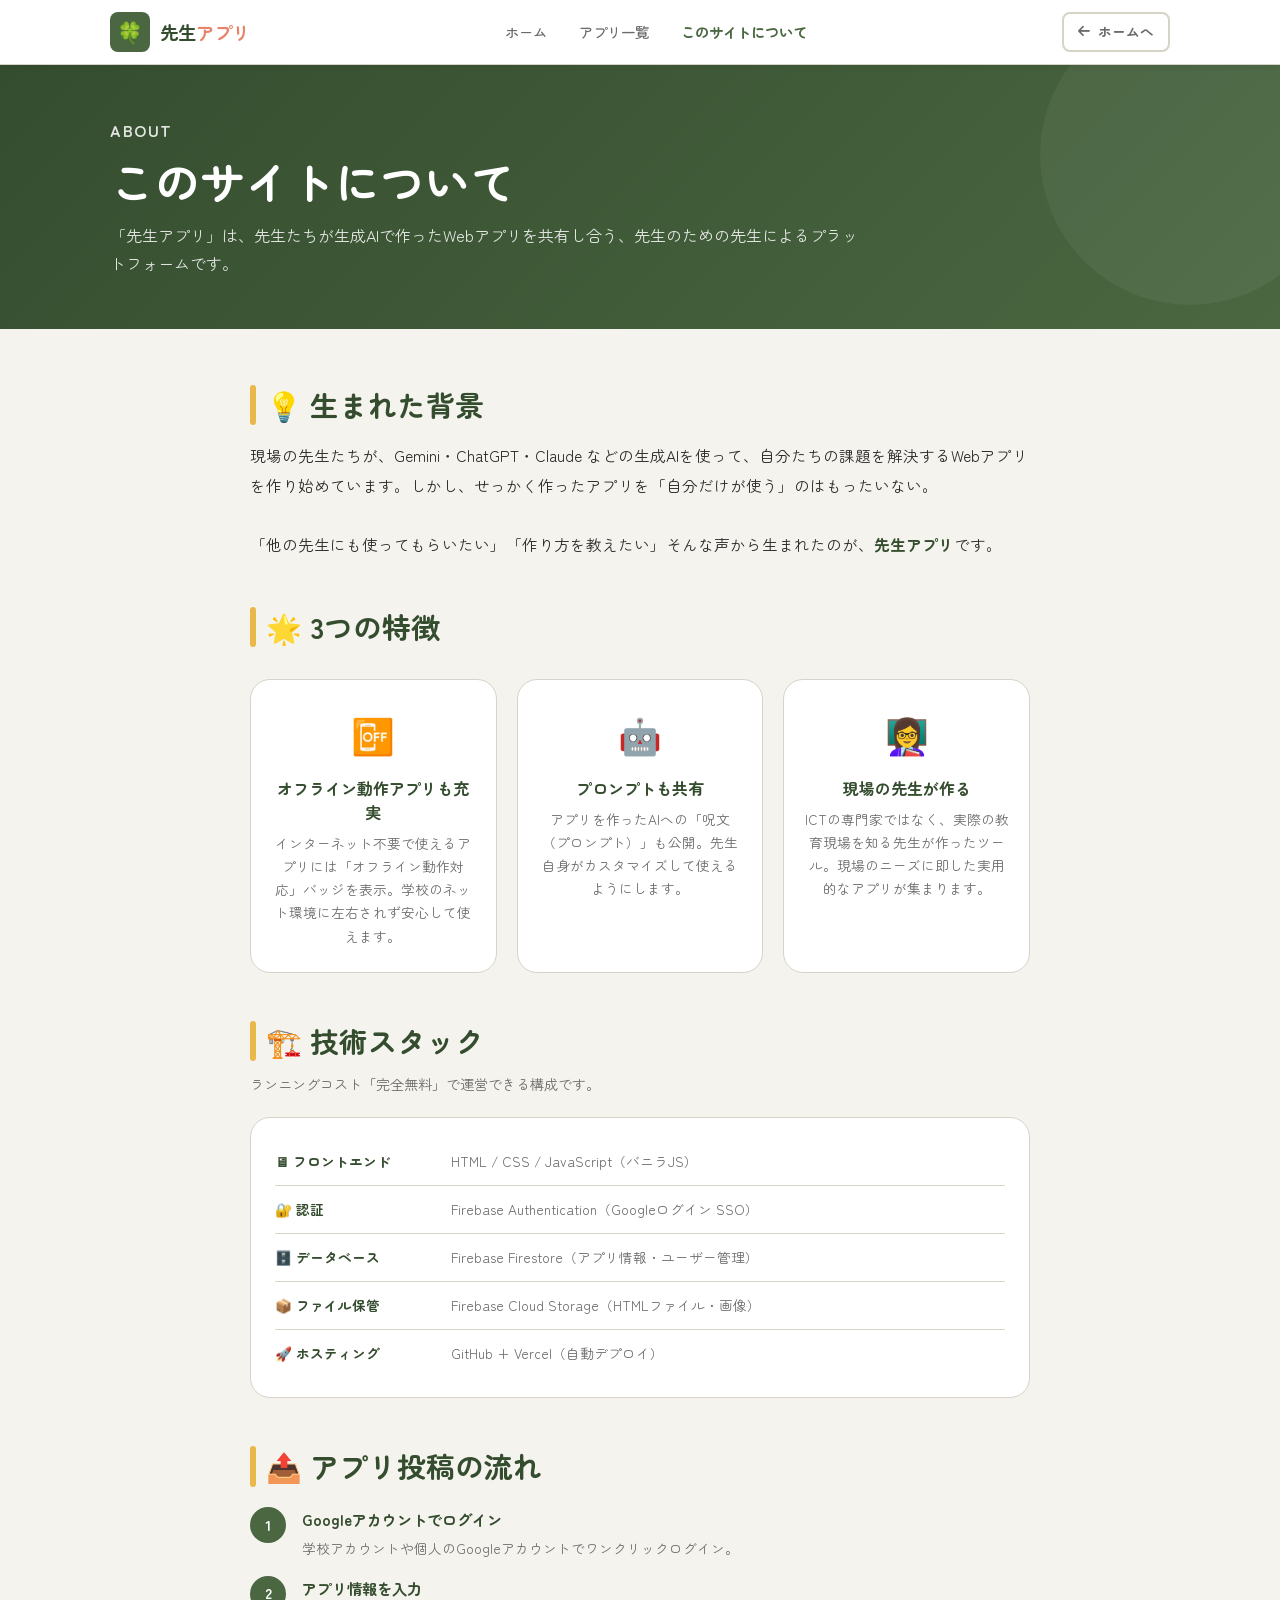
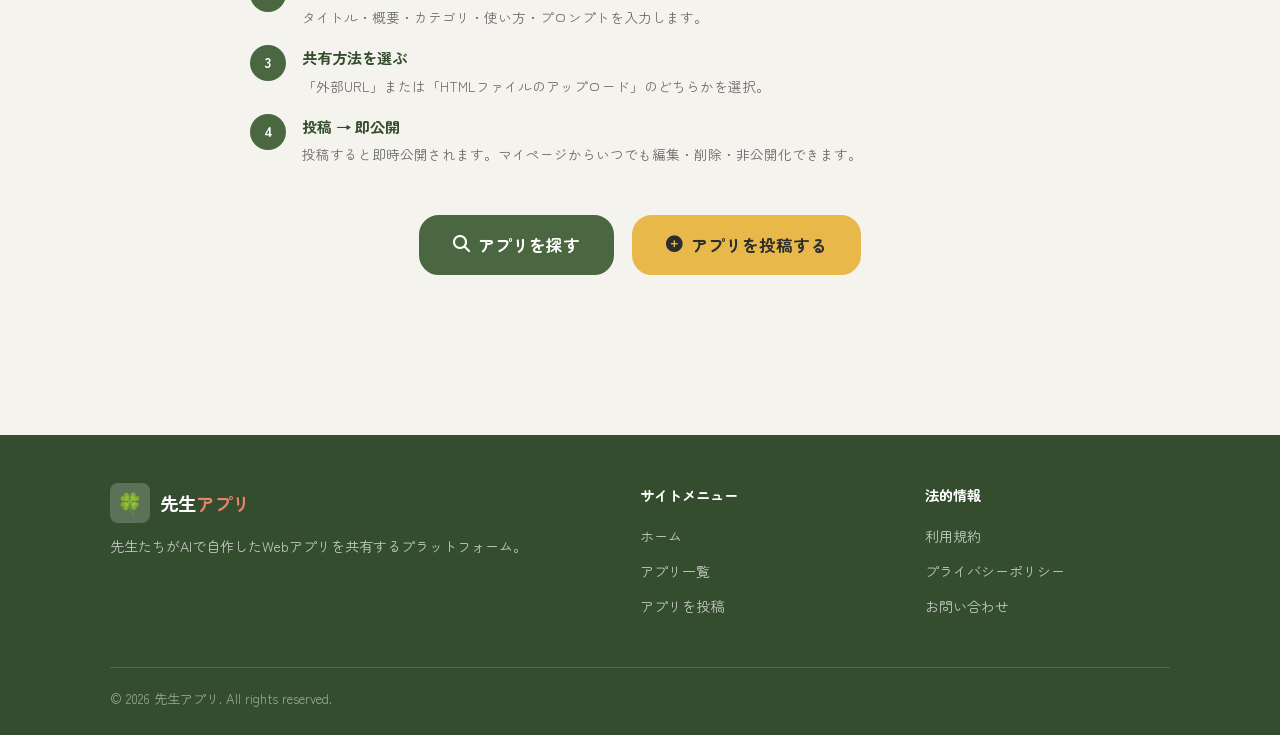
==== commit 6a8f5b0c: "Add files via upload" ====
--- a/about.html
+++ b/about.html
@@ -3,7 +3,49 @@
 <head>
   <meta charset="UTF-8">
   <meta name="viewport" content="width=device-width, initial-scale=1.0">
-  <title>このサイトについて - 先生アプリ</title>
+
+  <!-- ===== SEO 基本 ===== -->
+  <title>このサイトについて ― 先生アプリ | 教師向けAIアプリ共有プラットフォーム</title>
+  <meta name="description" content="先生アプリは、教師がAIで自作したWebアプリを共有するプラットフォームです。サイトのコンセプト・技術スタック・使い方・セキュリティポリシーをご説明します。">
+  <meta name="robots" content="index, follow">
+  <link rel="canonical" href="https://sensei-app-tau.vercel.app/about.html">
+
+  <!-- ===== OGP ===== -->
+  <meta property="og:type"        content="website">
+  <meta property="og:url"         content="https://sensei-app-tau.vercel.app/about.html">
+  <meta property="og:title"       content="このサイトについて ― 先生アプリ">
+  <meta property="og:description" content="先生アプリのコンセプト・技術・使い方を紹介するページです。先生がAIで作った教育ツールを共有するプラットフォームです。">
+  <meta property="og:site_name"   content="先生アプリ">
+  <meta property="og:locale"      content="ja_JP">
+  <meta property="og:image"       content="https://sensei-app-tau.vercel.app/images/ogp.svg">
+  <meta property="og:image:width"  content="1200">
+  <meta property="og:image:height" content="630">
+  <meta property="og:image:alt"   content="先生アプリについて">
+
+  <!-- ===== Twitter Card ===== -->
+  <meta name="twitter:card"        content="summary_large_image">
+  <meta name="twitter:title"       content="このサイトについて ― 先生アプリ">
+  <meta name="twitter:description" content="先生アプリのコンセプト・技術・使い方を紹介するページです。先生がAIで作った教育ツールを共有するプラットフォームです。">
+  <meta name="twitter:image"       content="https://sensei-app-tau.vercel.app/images/ogp.svg">
+  <meta name="twitter:image:alt"   content="先生アプリについて">
+
+  <!-- ===== 構造化データ（JSON-LD） ===== -->
+  <script type="application/ld+json">
+  {
+    "@context": "https://schema.org",
+    "@type": "AboutPage",
+    "name": "このサイトについて - 先生アプリ",
+    "description": "先生アプリのコンセプト・技術スタック・使い方を紹介するページ。",
+    "url": "https://sensei-app-tau.vercel.app/about.html",
+    "inLanguage": "ja",
+    "isPartOf": {
+      "@type": "WebSite",
+      "name": "先生アプリ",
+      "url": "https://sensei-app-tau.vercel.app/"
+    }
+  }
+  </script>
+
   <link rel="preconnect" href="https://fonts.googleapis.com">
   <link href="https://fonts.googleapis.com/css2?family=Zen+Maru+Gothic:wght@400;500;700&family=Noto+Sans+JP:wght@400;500;700&display=swap" rel="stylesheet">
   <link rel="stylesheet" href="https://cdn.jsdelivr.net/npm/@fortawesome/fontawesome-free@6.5.0/css/all.min.css">
--- a/css/style.css
+++ b/css/style.css
@@ -490,7 +490,7 @@
 }
 .footer-grid {
   display: grid;
-  grid-template-columns: 2fr 1fr 1fr 1fr;
+  grid-template-columns: 2fr 1fr 1fr;
   gap: 40px;
   margin-bottom: 40px;
 }
@@ -581,6 +581,8 @@
   transform: scale(0.95) translateY(10px);
   transition: transform var(--transition);
   position: relative;
+  max-height: 90vh;
+  overflow-y: auto;
 }
 .modal-overlay.open .modal {
   transform: scale(1) translateY(0);
